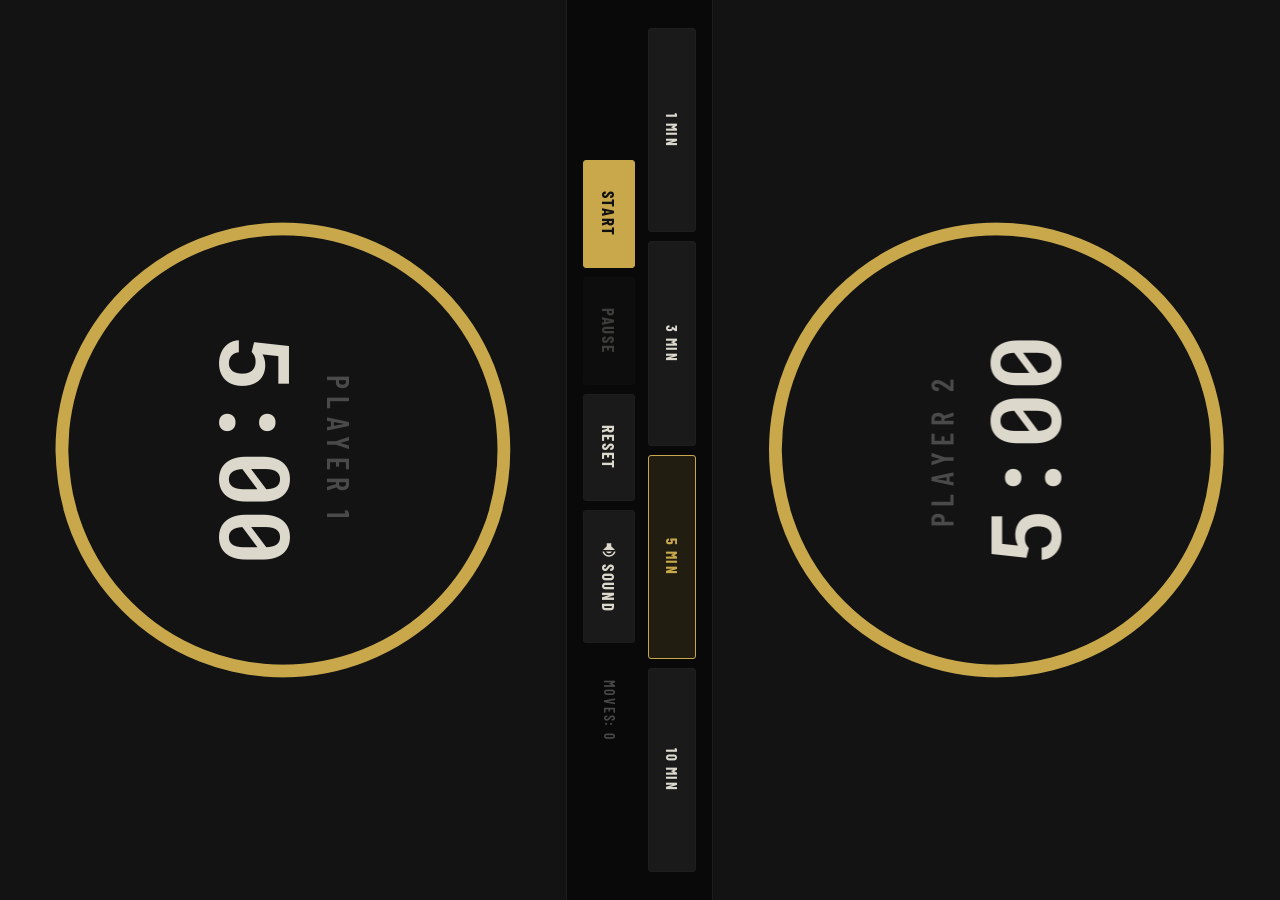
==== index.html @ 69694dfb "Rename chess-clock-0.6.html to index.html for static hosting Co-Authored-By: Claude Sonnet 4.6 <nore" ====
<!DOCTYPE html>
<html lang="en">
<head>
  <meta charset="UTF-8">
  <meta name="viewport" content="width=device-width, initial-scale=1.0, user-scalable=no">
  <meta name="apple-mobile-web-app-capable" content="yes">
  <meta name="apple-mobile-web-app-status-bar-style" content="black-translucent">
  <title>Chess Clock</title>
  <link href="https://fonts.googleapis.com/css2?family=Roboto+Mono:wght@600&family=Barlow+Condensed:wght@400;600;700&display=swap" rel="stylesheet">
  <style>
    *, *::before, *::after { box-sizing: border-box; margin: 0; padding: 0; }

    :root {
      --bg:            #0d0d0d;
      --panel-idle:    #131313;
      --panel-active:  #2a1a3d;
      --panel-critical:#1d0909;
      --panel-flagged: #1e0000;
      --text:          #ddd8cc;
      --text-dim:      #4a4a4a;
      --accent:        #c8a84b;
      --accent-glow:   rgba(200,168,75,0.12);
      --red:           #c0392b;
      --strip:         #090909;
      --border:        #1e1e1e;
      --btn:           #1a1a1a;
      --btn-hover:     #222;
      --ring-size:     200px; /* updated by JS at runtime */
    }

    html, body {
      height: 100%;
      overflow: hidden;
      background: var(--bg);
      color: var(--text);
    }

    body {
      font-family: 'Barlow Condensed', 'Arial Narrow', sans-serif;
      touch-action: none;
      user-select: none;
      -webkit-user-select: none;
      -webkit-tap-highlight-color: transparent;
    }

    #app {
      display: flex;
      flex-direction: column;
      width: 100vw;
      height: 100dvh;
      height: 100vh; /* fallback */
    }

    /* ── Orientation lock ─────────────────────────────────────
       Counter-rotate the app when device goes landscape so the
       layout always appears in portrait.                       */
    @media screen and (orientation: landscape) {
      #app {
        position: fixed;
        width: 100vh;
        height: 100vw;
        top: 50%;
        left: 50%;
        transform: translate(-50%, -50%) rotate(90deg);
      }
    }

    /* ── Clock panels ─────────────────────────────────────── */

    .panel {
      flex: 1 1 0;
      position: relative;
      display: flex;
      flex-direction: column;
      align-items: center;
      justify-content: center;
      background: var(--panel-idle);
      overflow: hidden;
      transition: background 0.3s ease;
      -webkit-tap-highlight-color: transparent;
    }

    /* Active border inset */
    .panel::after {
      content: '';
      position: absolute;
      inset: 0;
      border: 2px solid transparent;
      pointer-events: none;
      transition: border-color 0.2s ease;
      z-index: 3;
    }
    .panel.active::after  { border-color: var(--accent); }
    .panel.critical::after { border-color: var(--red); }

    .panel.active   { background: var(--panel-active); }
    .panel.critical { background: var(--panel-critical); }
    .panel.flagged  { background: var(--panel-flagged); }

    /* Player 2: rotated so they can read from the other side */
    #p2 { transform: rotate(180deg); }

    /* ── Arc ring ─────────────────────────────────────────── */

    /* Square container sized to --ring-size, centred in the panel */
    .clock-face {
      position: relative;
      width:  var(--ring-size);
      height: var(--ring-size);
      display: flex;
      align-items: center;
      justify-content: center;
      flex-shrink: 0;
    }

    .arc-wrap {
      position: absolute;
      inset: 0;
      transform: rotate(-90deg); /* start stroke at 12 o'clock */
      z-index: 1;
    }

    /* Player 2's arc must go counterclockwise in DOM coords
       so it appears clockwise from their rotated POV */
    #p2 .arc-wrap {
      transform: rotate(-90deg) scaleX(-1);
    }

    .arc-track {
      fill: none;
      stroke: #1e1e1e;
      stroke-width: 3;
    }

    .arc-fill {
      fill: none;
      stroke: var(--accent);
      stroke-width: 3;
      stroke-linecap: round;
      stroke-dasharray:    326.73; /* 2π × 52 */
      stroke-dashoffset:   0;
      transition: stroke 0.3s ease;
    }

    .panel.active   .arc-fill { stroke: #ff2d8f; }
    .panel.critical .arc-fill { stroke: var(--red); }
    .panel.flagged  .arc-fill { stroke: #3a0000; }

    /* ── Clock content (centred inside the ring) ─────────── */

    /* Constrain inner content to ~72% of ring-size to stay
       comfortably clear of the SVG stroke.
       align-items + justify-content centres both axes.        */
    .clock-inner {
      position: relative;
      z-index: 2;
      width:  calc(var(--ring-size) * 0.72);
      height: calc(var(--ring-size) * 0.72);
      display: flex;
      flex-direction: column;
      align-items: center;
      justify-content: center;
      text-align: center;
    }

    .clock-label {
      font-size: calc(var(--ring-size) * 0.06);
      font-weight: 600;
      letter-spacing: 0.22em;
      text-transform: uppercase;
      color: var(--text-dim);
      margin-bottom: calc(var(--ring-size) * 0.03);
    }

    /* Widest format is "9:59.9" (6 chars).
       Roboto Mono char width ≈ 0.6× font-size.
       6 × 0.6 × fs < ring-size × 0.72  →  fs < ring-size × 0.2
       Using 0.19 leaves a small safety margin.                   */
    .clock-time {
      font-family: 'Roboto Mono', 'Courier New', monospace;
      font-weight: 600;
      font-size: calc(var(--ring-size) * 0.19);
      line-height: 1;
      color: var(--text);
      transition: color 0.2s ease;
      white-space: nowrap;
    }

    .panel.critical .clock-time { color: #ff6b5b; }
    .panel.flagged  .clock-time { color: #ff3322; }

    /* ── Control strip ────────────────────────────────────── */

    #strip {
      flex-shrink: 0;
      background: var(--strip);
      border-top:    1px solid var(--border);
      border-bottom: 1px solid var(--border);
      padding: clamp(8px, 2vh, 14px) clamp(12px, 3vw, 22px);
      display: flex;
      flex-direction: column;
      gap: clamp(7px, 1.5vh, 11px);
    }

    .row {
      display: flex;
      align-items: center;
      justify-content: center;
      gap: clamp(5px, 1.2vw, 9px);
    }

    /* ── Buttons ──────────────────────────────────────────── */

    button {
      font-family: 'Barlow Condensed', 'Arial Narrow', sans-serif;
      font-weight: 700;
      letter-spacing: 0.1em;
      text-transform: uppercase;
      background: var(--btn);
      color: var(--text);
      border: 1px solid var(--border);
      border-radius: 3px;
      cursor: pointer;
      touch-action: manipulation;
      -webkit-tap-highlight-color: transparent;
      transition: background 0.12s, opacity 0.15s, transform 0.08s;
    }

    button:hover   { background: var(--btn-hover); }
    button:active  { transform: scale(0.94); }
    button:disabled { opacity: 0.25; pointer-events: none; }

    .btn-action {
      font-size: clamp(0.78rem, 2.1vw, 1rem);
      padding: clamp(8px, 1.8vh, 12px) clamp(14px, 3.5vw, 26px);
      min-height: clamp(36px, 7.5vw, 48px);
    }

    .btn-action.primary {
      background: var(--accent);
      color: #111;
      border-color: var(--accent);
    }
    .btn-action.primary:hover { background: #d4b454; }

    .btn-preset {
      flex: 1;
      font-size: clamp(0.68rem, 1.8vw, 0.9rem);
      padding: clamp(6px, 1.5vh, 10px) 4px;
      min-height: clamp(30px, 6.5vw, 44px);
    }

    .btn-preset.selected {
      background: var(--accent-glow);
      border-color: var(--accent);
      color: var(--accent);
    }

    .move-count {
      font-size: clamp(0.62rem, 1.7vw, 0.82rem);
      font-weight: 600;
      letter-spacing: 0.12em;
      text-transform: uppercase;
      color: var(--text-dim);
      min-width: 72px;
      text-align: right;
      white-space: nowrap;
    }

    .btn-sound {
      display: inline-flex;
      align-items: center;
      gap: 5px;
      padding-left: clamp(10px, 2.5vw, 18px);
      padding-right: clamp(10px, 2.5vw, 18px);
    }
    .btn-sound.muted { opacity: 0.45; }

    /* ── Tablet scaling ───────────────────────────────────── */

    @media (min-width: 768px) {
      .btn-action   { font-size: 1.05rem; padding: 13px 30px; min-height: 52px; }
      .btn-preset   { font-size: 0.95rem; padding: 12px 8px;  min-height: 48px; }
      .move-count   { font-size: 0.88rem; min-width: 88px; }
      #strip        { padding: 16px 28px; gap: 13px; }
    }
  </style>
</head>
<body>
<div id="app">

  <!-- Player 2 — top, rotated 180° toward them -->
  <div class="panel" id="p2">
    <div class="clock-face">
      <div class="arc-wrap">
        <svg viewBox="0 0 120 120" xmlns="http://www.w3.org/2000/svg">
          <circle class="arc-track" cx="60" cy="60" r="52"/>
          <circle class="arc-fill"  cx="60" cy="60" r="52" id="arc2"/>
        </svg>
      </div>
      <div class="clock-inner">
        <div class="clock-label">Player 2</div>
        <div class="clock-time" id="time2">5:00</div>
      </div>
    </div>
  </div>

  <!-- Control strip -->
  <div id="strip">
    <div class="row" id="presets">
      <button class="btn-preset"          data-min="1"  onclick="selectPreset(1)">1 min</button>
      <button class="btn-preset"          data-min="3"  onclick="selectPreset(3)">3 min</button>
      <button class="btn-preset selected" data-min="5"  onclick="selectPreset(5)">5 min</button>
      <button class="btn-preset"          data-min="10" onclick="selectPreset(10)">10 min</button>
    </div>
    <div class="row">
      <button class="btn-action primary" id="btn-start"  onclick="handleStart()">Start</button>
      <button class="btn-action"         id="btn-pause"  onclick="handlePause()" disabled>Pause</button>
      <button class="btn-action"         id="btn-reset"  onclick="handleReset()">Reset</button>
      <button class="btn-action btn-sound" id="btn-sound" onclick="handleSoundToggle()">
        <svg viewBox="0 0 24 24" width="18" height="18" fill="currentColor" aria-hidden="true">
          <path id="sound-path" d="M3 9v6h4l5 5V4L7 9H3zm13.5 3c0-1.77-1.02-3.29-2.5-4.03v8.05c1.48-.73 2.5-2.25 2.5-4.02zM14 3.23v2.06c2.89.86 5 3.54 5 6.71s-2.11 5.85-5 6.71v2.06c4.01-.91 7-4.49 7-8.77s-2.99-7.86-7-8.77z"/>
        </svg>
        <span id="sound-label">Sound</span>
      </button>
      <div class="move-count" id="moves">Moves: 0</div>
    </div>
  </div>

  <!-- Player 1 — bottom, right-side up -->
  <div class="panel" id="p1">
    <div class="clock-face">
      <div class="arc-wrap">
        <svg viewBox="0 0 120 120" xmlns="http://www.w3.org/2000/svg">
          <circle class="arc-track" cx="60" cy="60" r="52"/>
          <circle class="arc-fill"  cx="60" cy="60" r="52" id="arc1"/>
        </svg>
      </div>
      <div class="clock-inner">
        <div class="clock-label">Player 1</div>
        <div class="clock-time" id="time1">5:00</div>
      </div>
    </div>
  </div>

</div>
<script>
  // ── Constants ────────────────────────────────────────────
  const CIRC = 2 * Math.PI * 52; // SVG arc circumference ≈ 326.73

  // ── State ────────────────────────────────────────────────
  // States: READY | RUNNING | PAUSED | FLAGGED
  let gameState = 'READY';
  let activePlayer = 1;       // 1 or 2; player 1 (white) always starts
  let presetMs = 5 * 60000;   // current preset in milliseconds

  // Remaining time in ms for each player — source of truth when not running
  let remaining = { 1: presetMs, 2: presetMs };

  // Timestamp (performance.now()) when the active player's turn began
  let turnStart = null;
  // Remaining time for the active player at the moment their turn started
  let timeAtTurnStart = null;

  let moveCount = 0;
  let rafId = null;
  let wakeLock = null;

  // ── Audio (Web Audio API — no external files) ────────────
  let audioCtx = null;

  // ── Sound state ───────────────────────────────────────────
  let soundOn = true;

  const ICON_SOUND_ON  = 'M3 9v6h4l5 5V4L7 9H3zm13.5 3c0-1.77-1.02-3.29-2.5-4.03v8.05c1.48-.73 2.5-2.25 2.5-4.02zM14 3.23v2.06c2.89.86 5 3.54 5 6.71s-2.11 5.85-5 6.71v2.06c4.01-.91 7-4.49 7-8.77s-2.99-7.86-7-8.77z';
  const ICON_SOUND_OFF = 'M16.5 12c0-1.77-1.02-3.29-2.5-4.03v2.21l2.45 2.45c.03-.2.05-.41.05-.63zm2.5 0c0 .94-.2 1.82-.54 2.64l1.51 1.51C20.63 14.91 21 13.5 21 12c0-4.28-2.99-7.86-7-8.77v2.06c2.89.86 5 3.54 5 6.71zM4.27 3L3 4.27 7.73 9H3v6h4l5 5v-6.73l4.25 4.25c-.67.52-1.42.93-2.25 1.18v2.06c1.38-.31 2.63-.95 3.69-1.81L19.73 21 21 19.73l-9-9L4.27 3zM12 4L9.91 6.09 12 8.18V4z';

  function handleSoundToggle() {
    soundOn = !soundOn;
    document.getElementById('sound-path').setAttribute('d', soundOn ? ICON_SOUND_ON : ICON_SOUND_OFF);
    document.getElementById('sound-label').textContent = soundOn ? 'Sound' : 'Muted';
    document.getElementById('btn-sound').classList.toggle('muted', !soundOn);
  }

  function getAudioCtx() {
    if (!audioCtx) {
      audioCtx = new (window.AudioContext || window.webkitAudioContext)();
    }
    return audioCtx;
  }

  async function playTap() {
    if (!soundOn) return;
    try {
      const ctx = getAudioCtx();
      if (ctx.state === 'suspended') await ctx.resume();
      const osc  = ctx.createOscillator();
      const gain = ctx.createGain();
      osc.connect(gain);
      gain.connect(ctx.destination);
      osc.type = 'triangle';
      osc.frequency.setValueAtTime(260, ctx.currentTime);
      osc.frequency.exponentialRampToValueAtTime(80, ctx.currentTime + 0.07);
      gain.gain.setValueAtTime(0.3, ctx.currentTime);
      gain.gain.exponentialRampToValueAtTime(0.001, ctx.currentTime + 0.1);
      osc.start(ctx.currentTime);
      osc.stop(ctx.currentTime + 0.1);
    } catch (e) {}
  }

  async function playAlarm() {
    if (!soundOn) return;
    try {
      const ctx = getAudioCtx();
      if (ctx.state === 'suspended') await ctx.resume();
      [0, 0.28, 0.56].forEach(t => {
        const osc = ctx.createOscillator();
        const gain = ctx.createGain();
        osc.connect(gain);
        gain.connect(ctx.destination);
        osc.type = 'square';
        osc.frequency.setValueAtTime(440, ctx.currentTime + t);
        osc.frequency.setValueAtTime(330, ctx.currentTime + t + 0.1);
        gain.gain.setValueAtTime(0.18, ctx.currentTime + t);
        gain.gain.exponentialRampToValueAtTime(0.001, ctx.currentTime + t + 0.24);
        osc.start(ctx.currentTime + t);
        osc.stop(ctx.currentTime + t + 0.24);
      });
    } catch (e) {}
  }

  // ── Haptic ───────────────────────────────────────────────
  function vibrate() {
    try {
      if ('vibrate' in navigator) navigator.vibrate(30);
    } catch (e) {}
  }

  // ── Wake Lock ────────────────────────────────────────────
  async function grabWakeLock() {
    try {
      if ('wakeLock' in navigator) {
        wakeLock = await navigator.wakeLock.request('screen');
      }
    } catch (e) {}
  }

  function dropWakeLock() {
    try {
      if (wakeLock) { wakeLock.release(); wakeLock = null; }
    } catch (e) {}
  }

  // Re-acquire wake lock if game is still running after tab becomes visible
  document.addEventListener('visibilitychange', () => {
    if (document.visibilityState === 'visible' && gameState === 'RUNNING') {
      grabWakeLock();
    }
  });

  // ── Time formatting ──────────────────────────────────────
  function formatTime(ms) {
    if (ms <= 0) return '0.0';
    if (ms >= 60000) {
      const m = Math.floor(ms / 60000);
      const s = Math.floor((ms % 60000) / 1000);
      return `${m}:${String(s).padStart(2, '0')}`;
    }
    // Under a minute: show tenths
    const s = Math.floor(ms / 1000);
    const d = Math.floor((ms % 1000) / 100);
    return `${s}.${d}`;
  }

  // ── Arc update ───────────────────────────────────────────
  // fraction 0–1: how much of the circle to show
  function setArc(arcEl, fraction) {
    const clamped = Math.max(0, Math.min(1, fraction));
    arcEl.style.strokeDashoffset = CIRC * (1 - clamped);
  }

  // ── Live time computation ────────────────────────────────
  // Returns { 1: ms, 2: ms } with the active player's time computed live
  function getLive() {
    const live = { ...remaining };
    if (gameState === 'RUNNING' && turnStart !== null) {
      const elapsed = performance.now() - turnStart;
      live[activePlayer] = Math.max(0, timeAtTurnStart - elapsed);
    }
    return live;
  }

  // ── Render loop ──────────────────────────────────────────
  function render() {
    const live = getLive();

    // Update time displays
    document.getElementById('time1').textContent = formatTime(live[1]);
    document.getElementById('time2').textContent = formatTime(live[2]);
    document.getElementById('moves').textContent = `Moves: ${moveCount}`;

    // Update arcs — fraction relative to original starting time
    setArc(document.getElementById('arc1'), live[1] / presetMs);
    setArc(document.getElementById('arc2'), live[2] / presetMs);

    // Update panel visual states
    [1, 2].forEach(p => {
      const el = document.getElementById(`p${p}`);
      el.classList.remove('active', 'critical', 'flagged');

      if (gameState === 'FLAGGED' && live[p] <= 0) {
        el.classList.add('flagged');
      } else if (gameState === 'RUNNING' && activePlayer === p) {
        el.classList.add('active');
        if (live[p] < 10000) el.classList.add('critical');
      }
    });

    // Check for flag fall during RUNNING
    if (gameState === 'RUNNING' && live[activePlayer] <= 0) {
      doFlagFall();
      return;
    }

    // Continue loop only while running
    if (gameState === 'RUNNING') {
      rafId = requestAnimationFrame(render);
    }
  }

  // ── Flag fall ─────────────────────────────────────────────
  function doFlagFall() {
    remaining[activePlayer] = 0;
    gameState = 'FLAGGED';
    cancelAnimationFrame(rafId);
    dropWakeLock();
    playAlarm();
    updateButtons();
    render();
  }

  // ── Clock tap ────────────────────────────────────────────
  function handleTap(player) {
    if (gameState !== 'RUNNING') return;
    if (player !== activePlayer) return;

    // Snapshot active player's remaining time
    remaining[activePlayer] = Math.max(0, timeAtTurnStart - (performance.now() - turnStart));

    // Hand off to the other player
    activePlayer = activePlayer === 1 ? 2 : 1;
    turnStart = performance.now();
    timeAtTurnStart = remaining[activePlayer];
    moveCount++;

    playTap();
    vibrate();
  }

  // Touch handlers for clock panels (touchstart for minimal latency)
  ['p1', 'p2'].forEach(id => {
    const el = document.getElementById(id);
    const player = id === 'p1' ? 1 : 2;

    el.addEventListener('touchstart', e => {
      e.preventDefault(); // prevents 300ms delay & scroll
      handleTap(player);
    }, { passive: false });

    // Fallback for mouse/desktop
    el.addEventListener('click', () => handleTap(player));
  });

  // ── Control handlers ──────────────────────────────────────
  function handleStart() {
    if (gameState === 'READY') {
      gameState = 'RUNNING';
      activePlayer = 1; // Player 1 (White) always starts
      turnStart = performance.now();
      timeAtTurnStart = remaining[1];
      grabWakeLock();
      updateButtons();
      rafId = requestAnimationFrame(render);
    } else if (gameState === 'PAUSED') {
      gameState = 'RUNNING';
      turnStart = performance.now();
      timeAtTurnStart = remaining[activePlayer];
      grabWakeLock();
      updateButtons();
      rafId = requestAnimationFrame(render);
    }
  }

  function handlePause() {
    if (gameState !== 'RUNNING') return;
    // Snapshot remaining time before stopping
    remaining[activePlayer] = Math.max(0, timeAtTurnStart - (performance.now() - turnStart));
    cancelAnimationFrame(rafId);
    gameState = 'PAUSED';
    dropWakeLock();
    updateButtons();
    render();
  }

  function handleReset() {
    cancelAnimationFrame(rafId);
    gameState = 'READY';
    activePlayer = 1;
    remaining = { 1: presetMs, 2: presetMs };
    turnStart = null;
    timeAtTurnStart = null;
    moveCount = 0;
    dropWakeLock();
    updateButtons();
    render();
  }

  function selectPreset(minutes) {
    presetMs = minutes * 60000;
    document.querySelectorAll('.btn-preset').forEach(btn => {
      btn.classList.toggle('selected', parseInt(btn.dataset.min) === minutes);
    });
    handleReset();
  }

  // ── Button state ──────────────────────────────────────────
  function updateButtons() {
    const btnStart = document.getElementById('btn-start');
    const btnPause = document.getElementById('btn-pause');

    btnStart.classList.remove('primary');
    btnStart.disabled = false;
    btnPause.disabled = true;

    if (gameState === 'READY') {
      btnStart.textContent = 'Start';
      btnStart.classList.add('primary');
    } else if (gameState === 'RUNNING') {
      btnStart.textContent = 'Start';
      btnStart.disabled = true;
      btnPause.disabled = false;
    } else if (gameState === 'PAUSED') {
      btnStart.textContent = 'Resume';
      btnStart.classList.add('primary');
    } else if (gameState === 'FLAGGED') {
      btnStart.textContent = 'Start';
      btnStart.disabled = true;
    }
  }

  // ── Ring sizing ───────────────────────────────────────────
  // Measures actual panel height at runtime so the ring fills
  // the panel with a comfortable 5% margin on each side.
  function updateRingSize() {
    const panel = document.getElementById('p1');
    const size  = Math.floor(Math.min(panel.offsetHeight, panel.offsetWidth) * 0.90);
    document.documentElement.style.setProperty('--ring-size', size + 'px');
  }

  window.addEventListener('resize', updateRingSize);
  window.addEventListener('orientationchange', () => setTimeout(updateRingSize, 350));

  // ── Init ──────────────────────────────────────────────────
  updateRingSize();
  handleReset();
</script>
</body>
</html>
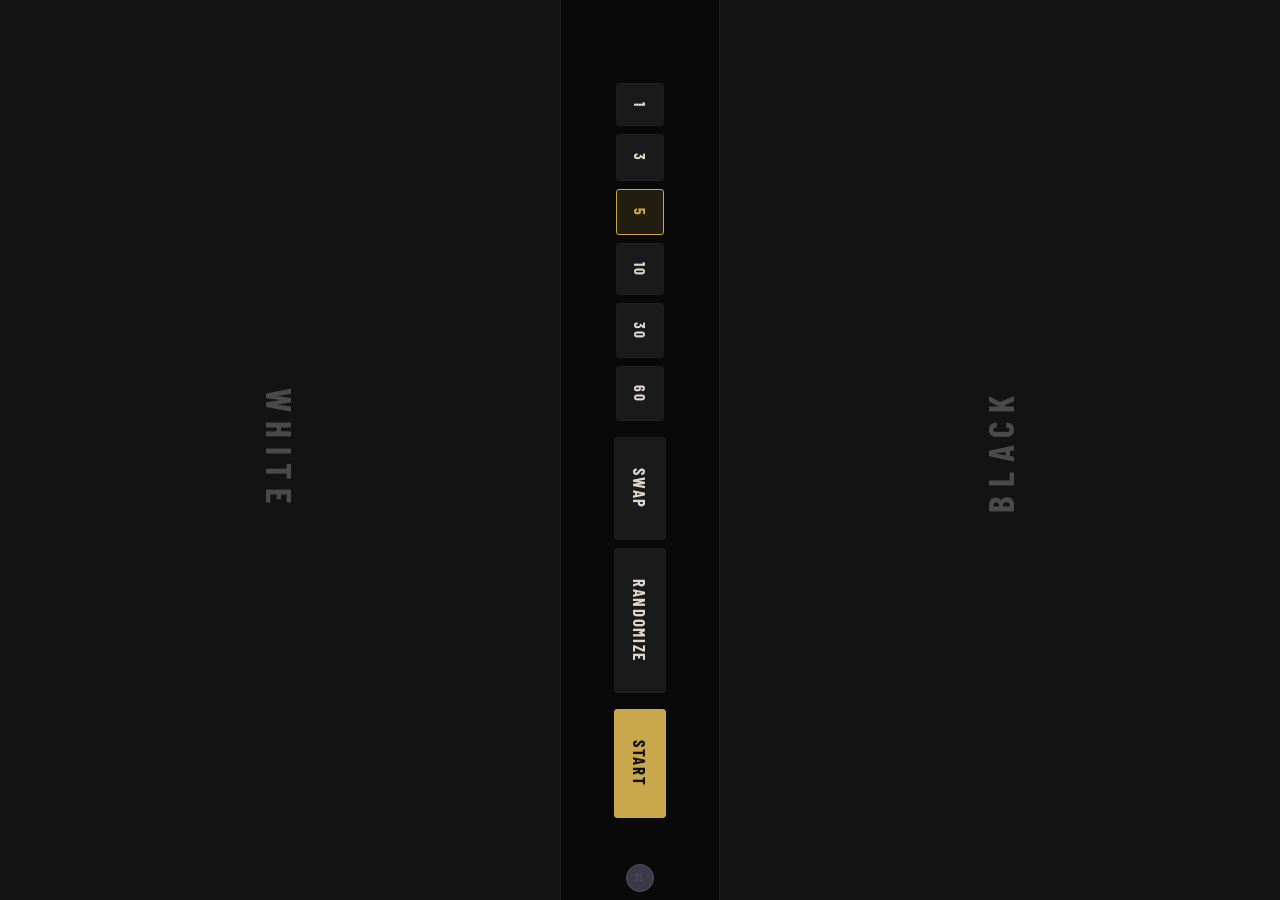
==== commit 65921867: "Add start screen and redesign clock view controls - New START_SCREEN state as initial entry point; g" ====
--- a/index.html
+++ b/index.html
@@ -7,662 +7,115 @@
   <meta name="apple-mobile-web-app-status-bar-style" content="black-translucent">
   <title>Chess Clock</title>
   <link href="https://fonts.googleapis.com/css2?family=Roboto+Mono:wght@600&family=Barlow+Condensed:wght@400;600;700&display=swap" rel="stylesheet">
-  <style>
-    *, *::before, *::after { box-sizing: border-box; margin: 0; padding: 0; }
-
-    :root {
-      --bg:            #0d0d0d;
-      --panel-idle:    #131313;
-      --panel-active:  #2a1a3d;
-      --panel-critical:#1d0909;
-      --panel-flagged: #1e0000;
-      --text:          #ddd8cc;
-      --text-dim:      #4a4a4a;
-      --accent:        #c8a84b;
-      --accent-glow:   rgba(200,168,75,0.12);
-      --red:           #c0392b;
-      --strip:         #090909;
-      --border:        #1e1e1e;
-      --btn:           #1a1a1a;
-      --btn-hover:     #222;
-      --ring-size:     200px; /* updated by JS at runtime */
-    }
-
-    html, body {
-      height: 100%;
-      overflow: hidden;
-      background: var(--bg);
-      color: var(--text);
-    }
-
-    body {
-      font-family: 'Barlow Condensed', 'Arial Narrow', sans-serif;
-      touch-action: none;
-      user-select: none;
-      -webkit-user-select: none;
-      -webkit-tap-highlight-color: transparent;
-    }
-
-    #app {
-      display: flex;
-      flex-direction: column;
-      width: 100vw;
-      height: 100dvh;
-      height: 100vh; /* fallback */
-    }
-
-    /* ── Orientation lock ─────────────────────────────────────
-       Counter-rotate the app when device goes landscape so the
-       layout always appears in portrait.                       */
-    @media screen and (orientation: landscape) {
-      #app {
-        position: fixed;
-        width: 100vh;
-        height: 100vw;
-        top: 50%;
-        left: 50%;
-        transform: translate(-50%, -50%) rotate(90deg);
-      }
-    }
-
-    /* ── Clock panels ─────────────────────────────────────── */
-
-    .panel {
-      flex: 1 1 0;
-      position: relative;
-      display: flex;
-      flex-direction: column;
-      align-items: center;
-      justify-content: center;
-      background: var(--panel-idle);
-      overflow: hidden;
-      transition: background 0.3s ease;
-      -webkit-tap-highlight-color: transparent;
-    }
-
-    /* Active border inset */
-    .panel::after {
-      content: '';
-      position: absolute;
-      inset: 0;
-      border: 2px solid transparent;
-      pointer-events: none;
-      transition: border-color 0.2s ease;
-      z-index: 3;
-    }
-    .panel.active::after  { border-color: var(--accent); }
-    .panel.critical::after { border-color: var(--red); }
-
-    .panel.active   { background: var(--panel-active); }
-    .panel.critical { background: var(--panel-critical); }
-    .panel.flagged  { background: var(--panel-flagged); }
-
-    /* Player 2: rotated so they can read from the other side */
-    #p2 { transform: rotate(180deg); }
-
-    /* ── Arc ring ─────────────────────────────────────────── */
-
-    /* Square container sized to --ring-size, centred in the panel */
-    .clock-face {
-      position: relative;
-      width:  var(--ring-size);
-      height: var(--ring-size);
-      display: flex;
-      align-items: center;
-      justify-content: center;
-      flex-shrink: 0;
-    }
-
-    .arc-wrap {
-      position: absolute;
-      inset: 0;
-      transform: rotate(-90deg); /* start stroke at 12 o'clock */
-      z-index: 1;
-    }
-
-    /* Player 2's arc must go counterclockwise in DOM coords
-       so it appears clockwise from their rotated POV */
-    #p2 .arc-wrap {
-      transform: rotate(-90deg) scaleX(-1);
-    }
-
-    .arc-track {
-      fill: none;
-      stroke: #1e1e1e;
-      stroke-width: 3;
-    }
-
-    .arc-fill {
-      fill: none;
-      stroke: var(--accent);
-      stroke-width: 3;
-      stroke-linecap: round;
-      stroke-dasharray:    326.73; /* 2π × 52 */
-      stroke-dashoffset:   0;
-      transition: stroke 0.3s ease;
-    }
-
-    .panel.active   .arc-fill { stroke: #ff2d8f; }
-    .panel.critical .arc-fill { stroke: var(--red); }
-    .panel.flagged  .arc-fill { stroke: #3a0000; }
-
-    /* ── Clock content (centred inside the ring) ─────────── */
-
-    /* Constrain inner content to ~72% of ring-size to stay
-       comfortably clear of the SVG stroke.
-       align-items + justify-content centres both axes.        */
-    .clock-inner {
-      position: relative;
-      z-index: 2;
-      width:  calc(var(--ring-size) * 0.72);
-      height: calc(var(--ring-size) * 0.72);
-      display: flex;
-      flex-direction: column;
-      align-items: center;
-      justify-content: center;
-      text-align: center;
-    }
-
-    .clock-label {
-      font-size: calc(var(--ring-size) * 0.06);
-      font-weight: 600;
-      letter-spacing: 0.22em;
-      text-transform: uppercase;
-      color: var(--text-dim);
-      margin-bottom: calc(var(--ring-size) * 0.03);
-    }
-
-    /* Widest format is "9:59.9" (6 chars).
-       Roboto Mono char width ≈ 0.6× font-size.
-       6 × 0.6 × fs < ring-size × 0.72  →  fs < ring-size × 0.2
-       Using 0.19 leaves a small safety margin.                   */
-    .clock-time {
-      font-family: 'Roboto Mono', 'Courier New', monospace;
-      font-weight: 600;
-      font-size: calc(var(--ring-size) * 0.19);
-      line-height: 1;
-      color: var(--text);
-      transition: color 0.2s ease;
-      white-space: nowrap;
-    }
-
-    .panel.critical .clock-time { color: #ff6b5b; }
-    .panel.flagged  .clock-time { color: #ff3322; }
-
-    /* ── Control strip ────────────────────────────────────── */
-
-    #strip {
-      flex-shrink: 0;
-      background: var(--strip);
-      border-top:    1px solid var(--border);
-      border-bottom: 1px solid var(--border);
-      padding: clamp(8px, 2vh, 14px) clamp(12px, 3vw, 22px);
-      display: flex;
-      flex-direction: column;
-      gap: clamp(7px, 1.5vh, 11px);
-    }
-
-    .row {
-      display: flex;
-      align-items: center;
-      justify-content: center;
-      gap: clamp(5px, 1.2vw, 9px);
-    }
-
-    /* ── Buttons ──────────────────────────────────────────── */
-
-    button {
-      font-family: 'Barlow Condensed', 'Arial Narrow', sans-serif;
-      font-weight: 700;
-      letter-spacing: 0.1em;
-      text-transform: uppercase;
-      background: var(--btn);
-      color: var(--text);
-      border: 1px solid var(--border);
-      border-radius: 3px;
-      cursor: pointer;
-      touch-action: manipulation;
-      -webkit-tap-highlight-color: transparent;
-      transition: background 0.12s, opacity 0.15s, transform 0.08s;
-    }
-
-    button:hover   { background: var(--btn-hover); }
-    button:active  { transform: scale(0.94); }
-    button:disabled { opacity: 0.25; pointer-events: none; }
-
-    .btn-action {
-      font-size: clamp(0.78rem, 2.1vw, 1rem);
-      padding: clamp(8px, 1.8vh, 12px) clamp(14px, 3.5vw, 26px);
-      min-height: clamp(36px, 7.5vw, 48px);
-    }
-
-    .btn-action.primary {
-      background: var(--accent);
-      color: #111;
-      border-color: var(--accent);
-    }
-    .btn-action.primary:hover { background: #d4b454; }
-
-    .btn-preset {
-      flex: 1;
-      font-size: clamp(0.68rem, 1.8vw, 0.9rem);
-      padding: clamp(6px, 1.5vh, 10px) 4px;
-      min-height: clamp(30px, 6.5vw, 44px);
-    }
-
-    .btn-preset.selected {
-      background: var(--accent-glow);
-      border-color: var(--accent);
-      color: var(--accent);
-    }
-
-    .move-count {
-      font-size: clamp(0.62rem, 1.7vw, 0.82rem);
-      font-weight: 600;
-      letter-spacing: 0.12em;
-      text-transform: uppercase;
-      color: var(--text-dim);
-      min-width: 72px;
-      text-align: right;
-      white-space: nowrap;
-    }
-
-    .btn-sound {
-      display: inline-flex;
-      align-items: center;
-      gap: 5px;
-      padding-left: clamp(10px, 2.5vw, 18px);
-      padding-right: clamp(10px, 2.5vw, 18px);
-    }
-    .btn-sound.muted { opacity: 0.45; }
-
-    /* ── Tablet scaling ───────────────────────────────────── */
-
-    @media (min-width: 768px) {
-      .btn-action   { font-size: 1.05rem; padding: 13px 30px; min-height: 52px; }
-      .btn-preset   { font-size: 0.95rem; padding: 12px 8px;  min-height: 48px; }
-      .move-count   { font-size: 0.88rem; min-width: 88px; }
-      #strip        { padding: 16px 28px; gap: 13px; }
-    }
-  </style>
+  <link rel="stylesheet" href="style.css">
 </head>
 <body>
 <div id="app">
 
-  <!-- Player 2 — top, rotated 180° toward them -->
-  <div class="panel" id="p2">
-    <div class="clock-face">
-      <div class="arc-wrap">
-        <svg viewBox="0 0 120 120" xmlns="http://www.w3.org/2000/svg">
-          <circle class="arc-track" cx="60" cy="60" r="52"/>
-          <circle class="arc-fill"  cx="60" cy="60" r="52" id="arc2"/>
-        </svg>
+  <!-- ── Start Screen ──────────────────────────────────── -->
+  <div id="start-screen">
+
+    <!-- Top zone: Black's area, rotated 180° -->
+    <div class="start-zone" id="start-zone-top">
+      <span class="color-label" id="top-color-label">Black</span>
+    </div>
+
+    <!-- Middle zone: controls, rotated to face board edge -->
+    <div id="start-middle">
+      <div id="start-controls" class="board-side-target">
+        <div id="preset-picker">
+          <button class="btn-preset" data-preset="1+0"  onclick="handlePresetSelect('1+0')">1</button>
+          <button class="btn-preset" data-preset="3+0"  onclick="handlePresetSelect('3+0')">3</button>
+          <button class="btn-preset" data-preset="5+0"  onclick="handlePresetSelect('5+0')">5</button>
+          <button class="btn-preset" data-preset="10+0" onclick="handlePresetSelect('10+0')">10</button>
+          <button class="btn-preset" data-preset="30+0" onclick="handlePresetSelect('30+0')">30</button>
+          <button class="btn-preset" data-preset="60+0" onclick="handlePresetSelect('60+0')">60</button>
+        </div>
+        <div id="color-assignment">
+          <button class="btn-action" id="btn-swap"      onclick="handleSwap()">Swap</button>
+          <button class="btn-action" id="btn-randomize" onclick="handleRandomize()">Randomize</button>
+        </div>
+        <button class="btn-action primary" id="btn-start-game" onclick="handleStartGame()">Start</button>
       </div>
-      <div class="clock-inner">
-        <div class="clock-label">Player 2</div>
-        <div class="clock-time" id="time2">5:00</div>
+      <button class="btn-board-side" id="btn-board-side-start" onclick="handleBoardSideToggle()">⇄</button>
+    </div>
+
+    <!-- Bottom zone: White's area -->
+    <div class="start-zone" id="start-zone-bottom">
+      <span class="color-label" id="bottom-color-label">White</span>
+    </div>
+
+  </div><!-- /start-screen -->
+
+  <!-- ── Clock View ─────────────────────────────────────── -->
+  <div id="clock-view" style="display:none">
+
+    <!-- Black's panel — top, rotated 180° toward them -->
+    <div class="panel" id="p2">
+      <div class="clock-face">
+        <div class="arc-wrap">
+          <svg viewBox="0 0 120 120" xmlns="http://www.w3.org/2000/svg">
+            <circle class="arc-track" cx="60" cy="60" r="52"/>
+            <circle class="arc-fill"  cx="60" cy="60" r="52" id="arc2"/>
+          </svg>
+        </div>
+        <div class="clock-inner">
+          <div class="clock-label">Black</div>
+          <div class="clock-time" id="time2">5:00</div>
+        </div>
       </div>
     </div>
-  </div>
 
-  <!-- Control strip -->
-  <div id="strip">
-    <div class="row" id="presets">
-      <button class="btn-preset"          data-min="1"  onclick="selectPreset(1)">1 min</button>
-      <button class="btn-preset"          data-min="3"  onclick="selectPreset(3)">3 min</button>
-      <button class="btn-preset selected" data-min="5"  onclick="selectPreset(5)">5 min</button>
-      <button class="btn-preset"          data-min="10" onclick="selectPreset(10)">10 min</button>
-    </div>
-    <div class="row">
-      <button class="btn-action primary" id="btn-start"  onclick="handleStart()">Start</button>
-      <button class="btn-action"         id="btn-pause"  onclick="handlePause()" disabled>Pause</button>
-      <button class="btn-action"         id="btn-reset"  onclick="handleReset()">Reset</button>
-      <button class="btn-action btn-sound" id="btn-sound" onclick="handleSoundToggle()">
-        <svg viewBox="0 0 24 24" width="18" height="18" fill="currentColor" aria-hidden="true">
-          <path id="sound-path" d="M3 9v6h4l5 5V4L7 9H3zm13.5 3c0-1.77-1.02-3.29-2.5-4.03v8.05c1.48-.73 2.5-2.25 2.5-4.02zM14 3.23v2.06c2.89.86 5 3.54 5 6.71s-2.11 5.85-5 6.71v2.06c4.01-.91 7-4.49 7-8.77s-2.99-7.86-7-8.77z"/>
-        </svg>
-        <span id="sound-label">Sound</span>
-      </button>
-      <div class="move-count" id="moves">Moves: 0</div>
-    </div>
-  </div>
-
-  <!-- Player 1 — bottom, right-side up -->
-  <div class="panel" id="p1">
-    <div class="clock-face">
-      <div class="arc-wrap">
-        <svg viewBox="0 0 120 120" xmlns="http://www.w3.org/2000/svg">
-          <circle class="arc-track" cx="60" cy="60" r="52"/>
-          <circle class="arc-fill"  cx="60" cy="60" r="52" id="arc1"/>
-        </svg>
-      </div>
-      <div class="clock-inner">
-        <div class="clock-label">Player 1</div>
-        <div class="clock-time" id="time1">5:00</div>
+    <!-- Control strip — zero-height seam; pill floats above/below -->
+    <div id="strip">
+      <button class="btn-board-side" id="btn-board-side-clock" onclick="handleBoardSideToggle()">⇄</button>
+      <div id="control-pill-wrap" class="board-side-target">
+        <div id="control-pill">
+          <!-- Pause / Resume -->
+          <button class="ctrl-btn" id="btn-pause" onclick="handlePause()">
+            <svg class="ctrl-icon" viewBox="0 0 24 24" fill="currentColor">
+              <path d="M6 19h4V5H6v14zm8-14v14h4V5h-4z"/>
+            </svg>
+            <span class="btn-label" id="pause-label">Pause</span>
+          </button>
+          <!-- Sound -->
+          <button class="ctrl-btn" id="btn-sound" onclick="handleSoundToggle()">
+            <svg class="ctrl-icon" viewBox="0 0 24 24" fill="currentColor">
+              <path class="sound-icon-path" d="M3 9v6h4l5 5V4L7 9H3zm13.5 3c0-1.77-1.02-3.29-2.5-4.03v8.05c1.48-.73 2.5-2.25 2.5-4.02zM14 3.23v2.06c2.89.86 5 3.54 5 6.71s-2.11 5.85-5 6.71v2.06c4.01-.91 7-4.49 7-8.77s-2.99-7.86-7-8.77z"/>
+            </svg>
+            <span class="btn-label">Sound</span>
+          </button>
+          <!-- End Game -->
+          <button class="ctrl-btn" id="btn-end-game" onclick="handleEndGame()">
+            <svg class="ctrl-icon" viewBox="0 0 24 24" fill="currentColor">
+              <path d="M12 2C6.47 2 2 6.47 2 12s4.47 10 10 10 10-4.47 10-10S17.53 2 12 2zm5 13.59L15.59 17 12 13.41 8.41 17 7 15.59 10.59 12 7 8.41 8.41 7 12 10.59 15.59 7 17 8.41 13.41 12 17 15.59z"/>
+            </svg>
+            <span class="btn-label">End Game</span>
+          </button>
+        </div>
       </div>
     </div>
-  </div>
 
-</div>
-<script>
-  // ── Constants ────────────────────────────────────────────
-  const CIRC = 2 * Math.PI * 52; // SVG arc circumference ≈ 326.73
+    <!-- White's panel — bottom, right-side up -->
+    <div class="panel" id="p1">
+      <div class="clock-face">
+        <div class="arc-wrap">
+          <svg viewBox="0 0 120 120" xmlns="http://www.w3.org/2000/svg">
+            <circle class="arc-track" cx="60" cy="60" r="52"/>
+            <circle class="arc-fill"  cx="60" cy="60" r="52" id="arc1"/>
+          </svg>
+        </div>
+        <div class="clock-inner">
+          <div class="clock-label">White</div>
+          <div class="clock-time" id="time1">5:00</div>
+          <div class="tap-prompt" id="tap-prompt" style="display:none">Tap to begin</div>
+        </div>
+      </div>
+    </div>
 
-  // ── State ────────────────────────────────────────────────
-  // States: READY | RUNNING | PAUSED | FLAGGED
-  let gameState = 'READY';
-  let activePlayer = 1;       // 1 or 2; player 1 (white) always starts
-  let presetMs = 5 * 60000;   // current preset in milliseconds
+  </div><!-- /clock-view -->
 
-  // Remaining time in ms for each player — source of truth when not running
-  let remaining = { 1: presetMs, 2: presetMs };
-
-  // Timestamp (performance.now()) when the active player's turn began
-  let turnStart = null;
-  // Remaining time for the active player at the moment their turn started
-  let timeAtTurnStart = null;
-
-  let moveCount = 0;
-  let rafId = null;
-  let wakeLock = null;
-
-  // ── Audio (Web Audio API — no external files) ────────────
-  let audioCtx = null;
-
-  // ── Sound state ───────────────────────────────────────────
-  let soundOn = true;
-
-  const ICON_SOUND_ON  = 'M3 9v6h4l5 5V4L7 9H3zm13.5 3c0-1.77-1.02-3.29-2.5-4.03v8.05c1.48-.73 2.5-2.25 2.5-4.02zM14 3.23v2.06c2.89.86 5 3.54 5 6.71s-2.11 5.85-5 6.71v2.06c4.01-.91 7-4.49 7-8.77s-2.99-7.86-7-8.77z';
-  const ICON_SOUND_OFF = 'M16.5 12c0-1.77-1.02-3.29-2.5-4.03v2.21l2.45 2.45c.03-.2.05-.41.05-.63zm2.5 0c0 .94-.2 1.82-.54 2.64l1.51 1.51C20.63 14.91 21 13.5 21 12c0-4.28-2.99-7.86-7-8.77v2.06c2.89.86 5 3.54 5 6.71zM4.27 3L3 4.27 7.73 9H3v6h4l5 5v-6.73l4.25 4.25c-.67.52-1.42.93-2.25 1.18v2.06c1.38-.31 2.63-.95 3.69-1.81L19.73 21 21 19.73l-9-9L4.27 3zM12 4L9.91 6.09 12 8.18V4z';
-
-  function handleSoundToggle() {
-    soundOn = !soundOn;
-    document.getElementById('sound-path').setAttribute('d', soundOn ? ICON_SOUND_ON : ICON_SOUND_OFF);
-    document.getElementById('sound-label').textContent = soundOn ? 'Sound' : 'Muted';
-    document.getElementById('btn-sound').classList.toggle('muted', !soundOn);
-  }
-
-  function getAudioCtx() {
-    if (!audioCtx) {
-      audioCtx = new (window.AudioContext || window.webkitAudioContext)();
-    }
-    return audioCtx;
-  }
-
-  async function playTap() {
-    if (!soundOn) return;
-    try {
-      const ctx = getAudioCtx();
-      if (ctx.state === 'suspended') await ctx.resume();
-      const osc  = ctx.createOscillator();
-      const gain = ctx.createGain();
-      osc.connect(gain);
-      gain.connect(ctx.destination);
-      osc.type = 'triangle';
-      osc.frequency.setValueAtTime(260, ctx.currentTime);
-      osc.frequency.exponentialRampToValueAtTime(80, ctx.currentTime + 0.07);
-      gain.gain.setValueAtTime(0.3, ctx.currentTime);
-      gain.gain.exponentialRampToValueAtTime(0.001, ctx.currentTime + 0.1);
-      osc.start(ctx.currentTime);
-      osc.stop(ctx.currentTime + 0.1);
-    } catch (e) {}
-  }
-
-  async function playAlarm() {
-    if (!soundOn) return;
-    try {
-      const ctx = getAudioCtx();
-      if (ctx.state === 'suspended') await ctx.resume();
-      [0, 0.28, 0.56].forEach(t => {
-        const osc = ctx.createOscillator();
-        const gain = ctx.createGain();
-        osc.connect(gain);
-        gain.connect(ctx.destination);
-        osc.type = 'square';
-        osc.frequency.setValueAtTime(440, ctx.currentTime + t);
-        osc.frequency.setValueAtTime(330, ctx.currentTime + t + 0.1);
-        gain.gain.setValueAtTime(0.18, ctx.currentTime + t);
-        gain.gain.exponentialRampToValueAtTime(0.001, ctx.currentTime + t + 0.24);
-        osc.start(ctx.currentTime + t);
-        osc.stop(ctx.currentTime + t + 0.24);
-      });
-    } catch (e) {}
-  }
-
-  // ── Haptic ───────────────────────────────────────────────
-  function vibrate() {
-    try {
-      if ('vibrate' in navigator) navigator.vibrate(30);
-    } catch (e) {}
-  }
-
-  // ── Wake Lock ────────────────────────────────────────────
-  async function grabWakeLock() {
-    try {
-      if ('wakeLock' in navigator) {
-        wakeLock = await navigator.wakeLock.request('screen');
-      }
-    } catch (e) {}
-  }
-
-  function dropWakeLock() {
-    try {
-      if (wakeLock) { wakeLock.release(); wakeLock = null; }
-    } catch (e) {}
-  }
-
-  // Re-acquire wake lock if game is still running after tab becomes visible
-  document.addEventListener('visibilitychange', () => {
-    if (document.visibilityState === 'visible' && gameState === 'RUNNING') {
-      grabWakeLock();
-    }
-  });
-
-  // ── Time formatting ──────────────────────────────────────
-  function formatTime(ms) {
-    if (ms <= 0) return '0.0';
-    if (ms >= 60000) {
-      const m = Math.floor(ms / 60000);
-      const s = Math.floor((ms % 60000) / 1000);
-      return `${m}:${String(s).padStart(2, '0')}`;
-    }
-    // Under a minute: show tenths
-    const s = Math.floor(ms / 1000);
-    const d = Math.floor((ms % 1000) / 100);
-    return `${s}.${d}`;
-  }
-
-  // ── Arc update ───────────────────────────────────────────
-  // fraction 0–1: how much of the circle to show
-  function setArc(arcEl, fraction) {
-    const clamped = Math.max(0, Math.min(1, fraction));
-    arcEl.style.strokeDashoffset = CIRC * (1 - clamped);
-  }
-
-  // ── Live time computation ────────────────────────────────
-  // Returns { 1: ms, 2: ms } with the active player's time computed live
-  function getLive() {
-    const live = { ...remaining };
-    if (gameState === 'RUNNING' && turnStart !== null) {
-      const elapsed = performance.now() - turnStart;
-      live[activePlayer] = Math.max(0, timeAtTurnStart - elapsed);
-    }
-    return live;
-  }
-
-  // ── Render loop ──────────────────────────────────────────
-  function render() {
-    const live = getLive();
-
-    // Update time displays
-    document.getElementById('time1').textContent = formatTime(live[1]);
-    document.getElementById('time2').textContent = formatTime(live[2]);
-    document.getElementById('moves').textContent = `Moves: ${moveCount}`;
-
-    // Update arcs — fraction relative to original starting time
-    setArc(document.getElementById('arc1'), live[1] / presetMs);
-    setArc(document.getElementById('arc2'), live[2] / presetMs);
-
-    // Update panel visual states
-    [1, 2].forEach(p => {
-      const el = document.getElementById(`p${p}`);
-      el.classList.remove('active', 'critical', 'flagged');
-
-      if (gameState === 'FLAGGED' && live[p] <= 0) {
-        el.classList.add('flagged');
-      } else if (gameState === 'RUNNING' && activePlayer === p) {
-        el.classList.add('active');
-        if (live[p] < 10000) el.classList.add('critical');
-      }
-    });
-
-    // Check for flag fall during RUNNING
-    if (gameState === 'RUNNING' && live[activePlayer] <= 0) {
-      doFlagFall();
-      return;
-    }
-
-    // Continue loop only while running
-    if (gameState === 'RUNNING') {
-      rafId = requestAnimationFrame(render);
-    }
-  }
-
-  // ── Flag fall ─────────────────────────────────────────────
-  function doFlagFall() {
-    remaining[activePlayer] = 0;
-    gameState = 'FLAGGED';
-    cancelAnimationFrame(rafId);
-    dropWakeLock();
-    playAlarm();
-    updateButtons();
-    render();
-  }
-
-  // ── Clock tap ────────────────────────────────────────────
-  function handleTap(player) {
-    if (gameState !== 'RUNNING') return;
-    if (player !== activePlayer) return;
-
-    // Snapshot active player's remaining time
-    remaining[activePlayer] = Math.max(0, timeAtTurnStart - (performance.now() - turnStart));
-
-    // Hand off to the other player
-    activePlayer = activePlayer === 1 ? 2 : 1;
-    turnStart = performance.now();
-    timeAtTurnStart = remaining[activePlayer];
-    moveCount++;
-
-    playTap();
-    vibrate();
-  }
-
-  // Touch handlers for clock panels (touchstart for minimal latency)
-  ['p1', 'p2'].forEach(id => {
-    const el = document.getElementById(id);
-    const player = id === 'p1' ? 1 : 2;
-
-    el.addEventListener('touchstart', e => {
-      e.preventDefault(); // prevents 300ms delay & scroll
-      handleTap(player);
-    }, { passive: false });
-
-    // Fallback for mouse/desktop
-    el.addEventListener('click', () => handleTap(player));
-  });
-
-  // ── Control handlers ──────────────────────────────────────
-  function handleStart() {
-    if (gameState === 'READY') {
-      gameState = 'RUNNING';
-      activePlayer = 1; // Player 1 (White) always starts
-      turnStart = performance.now();
-      timeAtTurnStart = remaining[1];
-      grabWakeLock();
-      updateButtons();
-      rafId = requestAnimationFrame(render);
-    } else if (gameState === 'PAUSED') {
-      gameState = 'RUNNING';
-      turnStart = performance.now();
-      timeAtTurnStart = remaining[activePlayer];
-      grabWakeLock();
-      updateButtons();
-      rafId = requestAnimationFrame(render);
-    }
-  }
-
-  function handlePause() {
-    if (gameState !== 'RUNNING') return;
-    // Snapshot remaining time before stopping
-    remaining[activePlayer] = Math.max(0, timeAtTurnStart - (performance.now() - turnStart));
-    cancelAnimationFrame(rafId);
-    gameState = 'PAUSED';
-    dropWakeLock();
-    updateButtons();
-    render();
-  }
-
-  function handleReset() {
-    cancelAnimationFrame(rafId);
-    gameState = 'READY';
-    activePlayer = 1;
-    remaining = { 1: presetMs, 2: presetMs };
-    turnStart = null;
-    timeAtTurnStart = null;
-    moveCount = 0;
-    dropWakeLock();
-    updateButtons();
-    render();
-  }
-
-  function selectPreset(minutes) {
-    presetMs = minutes * 60000;
-    document.querySelectorAll('.btn-preset').forEach(btn => {
-      btn.classList.toggle('selected', parseInt(btn.dataset.min) === minutes);
-    });
-    handleReset();
-  }
-
-  // ── Button state ──────────────────────────────────────────
-  function updateButtons() {
-    const btnStart = document.getElementById('btn-start');
-    const btnPause = document.getElementById('btn-pause');
-
-    btnStart.classList.remove('primary');
-    btnStart.disabled = false;
-    btnPause.disabled = true;
-
-    if (gameState === 'READY') {
-      btnStart.textContent = 'Start';
-      btnStart.classList.add('primary');
-    } else if (gameState === 'RUNNING') {
-      btnStart.textContent = 'Start';
-      btnStart.disabled = true;
-      btnPause.disabled = false;
-    } else if (gameState === 'PAUSED') {
-      btnStart.textContent = 'Resume';
-      btnStart.classList.add('primary');
-    } else if (gameState === 'FLAGGED') {
-      btnStart.textContent = 'Start';
-      btnStart.disabled = true;
-    }
-  }
-
-  // ── Ring sizing ───────────────────────────────────────────
-  // Measures actual panel height at runtime so the ring fills
-  // the panel with a comfortable 5% margin on each side.
-  function updateRingSize() {
-    const panel = document.getElementById('p1');
-    const size  = Math.floor(Math.min(panel.offsetHeight, panel.offsetWidth) * 0.90);
-    document.documentElement.style.setProperty('--ring-size', size + 'px');
-  }
-
-  window.addEventListener('resize', updateRingSize);
-  window.addEventListener('orientationchange', () => setTimeout(updateRingSize, 350));
-
-  // ── Init ──────────────────────────────────────────────────
-  updateRingSize();
-  handleReset();
-</script>
+</div><!-- /app -->
+<script src="clock.js"></script>
 </body>
 </html>
--- a/style.css
+++ b/style.css
@@ -0,0 +1,418 @@
+*, *::before, *::after { box-sizing: border-box; margin: 0; padding: 0; }
+
+:root {
+  --bg:            #0d0d0d;
+  --panel-idle:    #131313;
+  --panel-active:  #2a1a3d;
+  --panel-critical:#1d0909;
+  --panel-flagged: #1e0000;
+  --text:          #ddd8cc;
+  --text-dim:      #4a4a4a;
+  --accent:        #c8a84b;
+  --accent-glow:   rgba(200,168,75,0.12);
+  --red:           #c0392b;
+  --strip:         #090909;
+  --border:        #1e1e1e;
+  --btn:           #1a1a1a;
+  --btn-hover:     #222;
+  --ctrl-pill-bg:  #47455c;
+  --ctrl-btn-bg:   #3b394b;
+  --ring-size:     200px; /* updated by JS at runtime */
+}
+
+html, body {
+  height: 100%;
+  overflow: hidden;
+  background: var(--bg);
+  color: var(--text);
+}
+
+body {
+  font-family: 'Barlow Condensed', 'Arial Narrow', sans-serif;
+  touch-action: none;
+  user-select: none;
+  -webkit-user-select: none;
+  -webkit-tap-highlight-color: transparent;
+}
+
+#app {
+  display: flex;
+  flex-direction: column;
+  width: 100vw;
+  height: 100dvh;
+  height: 100vh; /* fallback */
+  position: relative;
+}
+
+/* ── Orientation lock ──────────────────────────────────────
+   Counter-rotate the app when device goes landscape so the
+   layout always appears in portrait.                        */
+@media screen and (orientation: landscape) {
+  #app {
+    position: fixed;
+    width: 100vh;
+    height: 100vw;
+    top: 50%;
+    left: 50%;
+    transform: translate(-50%, -50%) rotate(90deg);
+  }
+}
+
+/* ════════════════════════════════════════════════════════════
+   START SCREEN
+   ════════════════════════════════════════════════════════════ */
+
+#start-screen {
+  display: flex;
+  flex-direction: column;
+  width: 100%;
+  height: 100%;
+}
+
+/* Top and bottom color zones */
+.start-zone {
+  flex: 1 1 0;
+  display: flex;
+  align-items: center;
+  justify-content: center;
+  background: var(--panel-idle);
+}
+
+#start-zone-top {
+  transform: rotate(180deg);
+}
+
+.color-label {
+  font-size: clamp(1.4rem, 5vw, 2.2rem);
+  font-weight: 700;
+  letter-spacing: 0.25em;
+  text-transform: uppercase;
+  color: var(--text-dim);
+}
+
+/* Middle zone — contains controls + board-side toggle */
+#start-middle {
+  flex-shrink: 0;
+  position: relative;
+  background: var(--strip);
+  border-top: 1px solid var(--border);
+  border-bottom: 1px solid var(--border);
+  display: flex;
+  align-items: center;
+  justify-content: center;
+  padding: clamp(10px, 2.5vh, 18px) 48px; /* 48px sides for board-side btn */
+  min-height: clamp(100px, 20vh, 140px);
+}
+
+/* The controls block */
+#start-controls {
+  display: flex;
+  align-items: center;
+  gap: clamp(8px, 2vw, 16px);
+}
+
+#preset-picker {
+  display: flex;
+  align-items: center;
+  gap: clamp(4px, 1vw, 8px);
+}
+
+#color-assignment {
+  display: flex;
+  align-items: center;
+  gap: clamp(4px, 1vw, 8px);
+}
+
+/* ════════════════════════════════════════════════════════════
+   CLOCK VIEW
+   ════════════════════════════════════════════════════════════ */
+
+#clock-view {
+  display: flex;
+  flex-direction: column;
+  width: 100%;
+  height: 100%;
+}
+
+/* ── Clock panels ─────────────────────────────────────── */
+
+.panel {
+  flex: 1 1 0;
+  position: relative;
+  display: flex;
+  flex-direction: column;
+  align-items: center;
+  justify-content: center;
+  background: var(--panel-idle);
+  overflow: hidden;
+  transition: background 0.3s ease;
+  -webkit-tap-highlight-color: transparent;
+}
+
+/* Active border inset */
+.panel::after {
+  content: '';
+  position: absolute;
+  inset: 0;
+  border: 2px solid transparent;
+  pointer-events: none;
+  transition: border-color 0.2s ease;
+  z-index: 3;
+}
+.panel.active::after   { border-color: var(--accent); }
+.panel.critical::after { border-color: var(--red); }
+
+.panel.active   { background: var(--panel-active); }
+.panel.critical { background: var(--panel-critical); }
+.panel.flagged  { background: var(--panel-flagged); }
+
+/* Black's panel — rotated so they can read from the other side */
+#p2 { transform: rotate(180deg); }
+
+/* ── Arc ring ─────────────────────────────────────────── */
+
+.clock-face {
+  position: relative;
+  width:  var(--ring-size);
+  height: var(--ring-size);
+  display: flex;
+  align-items: center;
+  justify-content: center;
+  flex-shrink: 0;
+}
+
+.arc-wrap {
+  position: absolute;
+  inset: 0;
+  transform: rotate(-90deg);
+  z-index: 1;
+}
+
+#p2 .arc-wrap {
+  transform: rotate(-90deg) scaleX(-1);
+}
+
+.arc-track {
+  fill: none;
+  stroke: #1e1e1e;
+  stroke-width: 3;
+}
+
+.arc-fill {
+  fill: none;
+  stroke: var(--accent);
+  stroke-width: 3;
+  stroke-linecap: round;
+  stroke-dasharray:  326.73;
+  stroke-dashoffset: 0;
+  transition: stroke 0.3s ease;
+}
+
+.panel.active   .arc-fill { stroke: #ff2d8f; }
+.panel.critical .arc-fill { stroke: var(--red); }
+.panel.flagged  .arc-fill { stroke: #3a0000; }
+
+/* ── Clock content ────────────────────────────────────── */
+
+.clock-inner {
+  position: relative;
+  z-index: 2;
+  width:  calc(var(--ring-size) * 0.72);
+  height: calc(var(--ring-size) * 0.72);
+  display: flex;
+  flex-direction: column;
+  align-items: center;
+  justify-content: center;
+  text-align: center;
+}
+
+.clock-label {
+  font-size: calc(var(--ring-size) * 0.06);
+  font-weight: 600;
+  letter-spacing: 0.22em;
+  text-transform: uppercase;
+  color: var(--text-dim);
+  margin-bottom: calc(var(--ring-size) * 0.03);
+}
+
+.clock-time {
+  font-family: 'Roboto Mono', 'Courier New', monospace;
+  font-weight: 600;
+  font-size: calc(var(--ring-size) * 0.19);
+  line-height: 1;
+  color: var(--text);
+  transition: color 0.2s ease;
+  white-space: nowrap;
+}
+
+.panel.critical .clock-time { color: #ff6b5b; }
+.panel.flagged  .clock-time { color: #ff3322; }
+
+.tap-prompt {
+  margin-top: calc(var(--ring-size) * 0.05);
+  font-size: calc(var(--ring-size) * 0.07);
+  font-weight: 600;
+  letter-spacing: 0.15em;
+  text-transform: uppercase;
+  color: var(--accent);
+  animation: pulse 1.4s ease-in-out infinite;
+}
+
+@keyframes pulse {
+  0%, 100% { opacity: 1; }
+  50%       { opacity: 0.4; }
+}
+
+/* ── Control strip ────────────────────────────────────── */
+/* Zero-height seam; the pill floats above/below via absolute positioning */
+
+#strip {
+  position: relative;
+  height: 0;
+  flex-shrink: 0;
+  z-index: 20;
+}
+
+/* Board-side toggle — always centered at the seam */
+#btn-board-side-clock, #btn-board-side-start {
+  position: absolute;
+  top: 0;
+  left: 50%;
+  transform: translate(-50%, -50%);
+  width: 28px;
+  height: 28px;
+  padding: 0;
+  background: var(--ctrl-btn-bg);
+  color: var(--text-dim);
+  border: 1px solid #555;
+  border-radius: 50%;
+  font-size: 0.75rem;
+  display: flex;
+  align-items: center;
+  justify-content: center;
+  cursor: pointer;
+  touch-action: manipulation;
+  -webkit-tap-highlight-color: transparent;
+  z-index: 21;
+}
+#btn-board-side-start {
+  position: absolute;
+  top: 50%;
+  left: auto;
+  right: 8px;
+  transform: translateY(-50%);
+  z-index: 1;
+}
+
+/* Control pill wrapper — positioned to board side */
+#control-pill-wrap {
+  position: absolute;
+  top: 0;
+  transform: translateY(-50%);
+}
+
+#control-pill-wrap.board-right { right: 16px; }
+#control-pill-wrap.board-left  { left: 16px; }
+
+/* The pill itself — matches Figma design */
+#control-pill {
+  display: flex;
+  flex-direction: column;
+  gap: 16px;
+  padding: 12px;
+  background: var(--ctrl-pill-bg);
+  border-radius: 12px;
+}
+
+/* Control buttons — Figma: 64px wide, icon + label, rounded */
+.ctrl-btn {
+  display: flex;
+  flex-direction: column;
+  align-items: center;
+  gap: 2px;
+  width: 64px;
+  padding: 4px;
+  background: var(--ctrl-btn-bg);
+  color: var(--text);
+  border: none;
+  border-radius: 8px;
+  cursor: pointer;
+  touch-action: manipulation;
+  -webkit-tap-highlight-color: transparent;
+  transition: background 0.12s, opacity 0.15s, transform 0.08s;
+  font-family: 'Barlow Condensed', 'Arial Narrow', sans-serif;
+}
+
+.ctrl-btn:hover  { background: #4a4860; }
+.ctrl-btn:active { transform: scale(0.94); }
+.ctrl-btn.muted  { opacity: 0.45; }
+
+.ctrl-icon {
+  width: 20px;
+  height: 20px;
+  flex-shrink: 0;
+}
+
+.ctrl-btn .btn-label {
+  font-size: 8px;
+  font-weight: 600;
+  letter-spacing: 0.08em;
+  text-transform: uppercase;
+  white-space: nowrap;
+  line-height: 1;
+}
+
+/* ── Shared action buttons (start screen) ─────────────── */
+
+button {
+  font-family: 'Barlow Condensed', 'Arial Narrow', sans-serif;
+  font-weight: 700;
+  letter-spacing: 0.1em;
+  text-transform: uppercase;
+  background: var(--btn);
+  color: var(--text);
+  border: 1px solid var(--border);
+  border-radius: 3px;
+  cursor: pointer;
+  touch-action: manipulation;
+  -webkit-tap-highlight-color: transparent;
+  transition: background 0.12s, opacity 0.15s, transform 0.08s;
+}
+
+button:hover   { background: var(--btn-hover); }
+button:active  { transform: scale(0.94); }
+button:disabled { opacity: 0.25; pointer-events: none; }
+
+.btn-action {
+  font-size: clamp(0.78rem, 2.1vw, 1rem);
+  padding: clamp(8px, 1.8vh, 12px) clamp(14px, 3.5vw, 26px);
+  min-height: clamp(36px, 7.5vw, 48px);
+}
+
+.btn-action.primary {
+  background: var(--accent);
+  color: #111;
+  border-color: var(--accent);
+}
+.btn-action.primary:hover { background: #d4b454; }
+
+.btn-preset {
+  font-size: clamp(0.72rem, 1.9vw, 0.95rem);
+  padding: clamp(6px, 1.5vh, 10px) clamp(8px, 2vw, 14px);
+  min-height: clamp(30px, 6.5vw, 44px);
+  white-space: nowrap;
+}
+
+.btn-preset.selected {
+  background: var(--accent-glow);
+  border-color: var(--accent);
+  color: var(--accent);
+}
+
+/* ── Tablet scaling ───────────────────────────────────── */
+
+@media (min-width: 768px) {
+  .btn-action { font-size: 1.05rem; padding: 13px 30px; min-height: 52px; }
+  .btn-preset { font-size: 0.95rem; padding: 10px 18px; min-height: 48px; }
+  #start-middle { padding: 20px 56px; min-height: 160px; }
+}
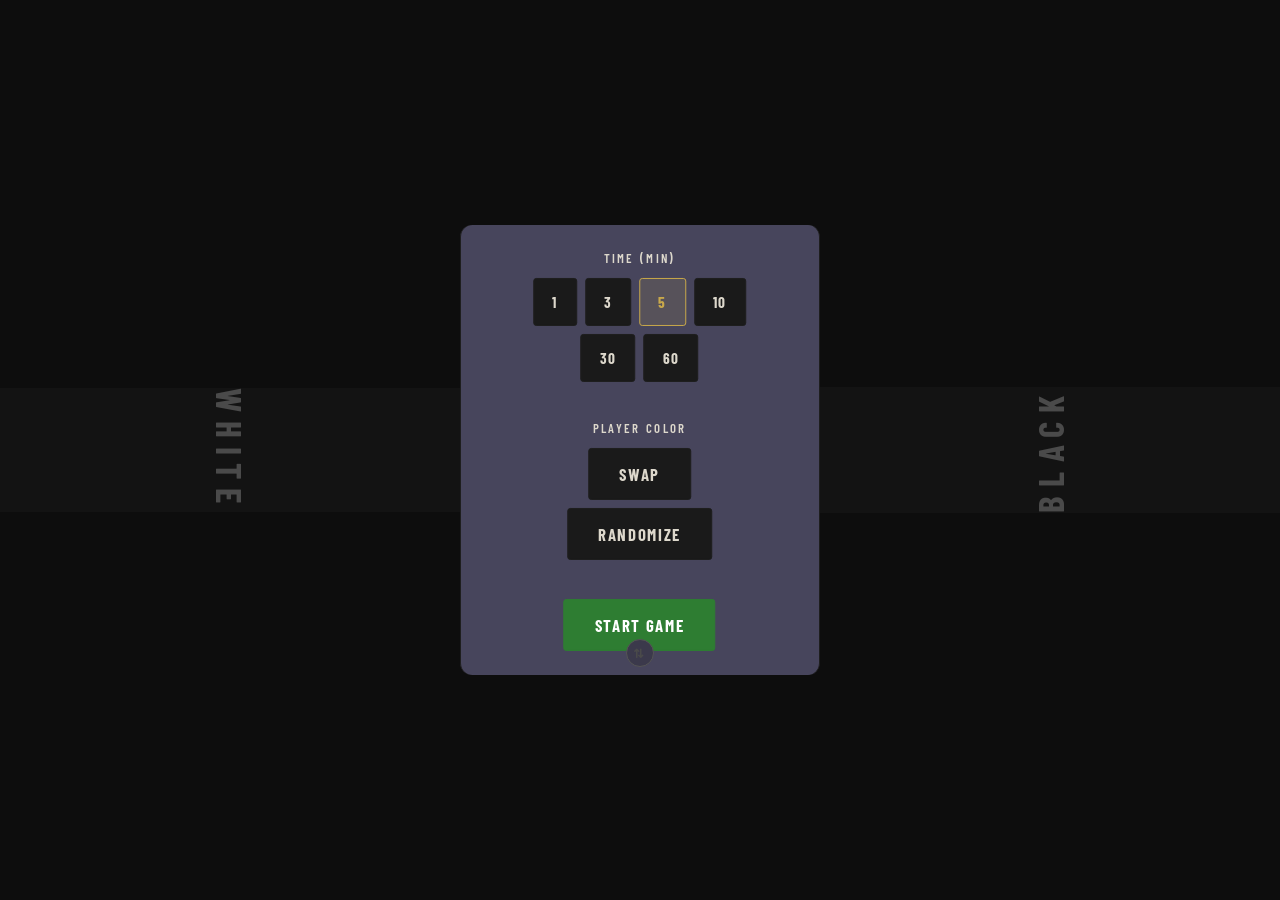
==== commit 21f8ee0d: "Clean up start screen HTML structure and CSS - Wrap preset buttons in #preset-buttons.button-contain" ====
--- a/index.html
+++ b/index.html
@@ -23,19 +23,26 @@
     <!-- Middle zone: controls, rotated to face board edge -->
     <div id="start-middle">
       <div id="start-controls" class="board-side-target">
-        <div id="preset-picker">
-          <button class="btn-preset" data-preset="1+0"  onclick="handlePresetSelect('1+0')">1</button>
-          <button class="btn-preset" data-preset="3+0"  onclick="handlePresetSelect('3+0')">3</button>
-          <button class="btn-preset" data-preset="5+0"  onclick="handlePresetSelect('5+0')">5</button>
-          <button class="btn-preset" data-preset="10+0" onclick="handlePresetSelect('10+0')">10</button>
-          <button class="btn-preset" data-preset="30+0" onclick="handlePresetSelect('30+0')">30</button>
-          <button class="btn-preset" data-preset="60+0" onclick="handlePresetSelect('60+0')">60</button>
+        <div id="preset-picker" class="control-block">
+          <div class="section-heading">Time (min)</div>
+          <div id="preset-buttons" class="button-container">
+            <button class="btn-preset" data-preset="1+0"  onclick="handlePresetSelect('1+0')">1</button>
+            <button class="btn-preset" data-preset="3+0"  onclick="handlePresetSelect('3+0')">3</button>
+            <button class="btn-preset" data-preset="5+0"  onclick="handlePresetSelect('5+0')">5</button>
+            <button class="btn-preset" data-preset="10+0" onclick="handlePresetSelect('10+0')">10</button>
+            <button class="btn-preset" data-preset="30+0" onclick="handlePresetSelect('30+0')">30</button>
+            <button class="btn-preset" data-preset="60+0" onclick="handlePresetSelect('60+0')">60</button>
+          </div>
+          
         </div>
-        <div id="color-assignment">
-          <button class="btn-action" id="btn-swap"      onclick="handleSwap()">Swap</button>
-          <button class="btn-action" id="btn-randomize" onclick="handleRandomize()">Randomize</button>
+        <div id="color-assignment" class="control-block">
+          <div class="section-heading">Player Color</div>
+          <div id="color-buttons" class="button-container">
+            <button class="btn-action" id="btn-swap"      onclick="handleSwap()">Swap</button>
+            <button class="btn-action" id="btn-randomize" onclick="handleRandomize()">Randomize</button>
+          </div>
         </div>
-        <button class="btn-action primary" id="btn-start-game" onclick="handleStartGame()">Start</button>
+        <button class="btn-action primary" id="btn-start-game" onclick="handleStartGame()">Start Game</button>
       </div>
       <button class="btn-board-side" id="btn-board-side-start" onclick="handleBoardSideToggle()">⇄</button>
     </div>
--- a/style.css
+++ b/style.css
@@ -65,6 +65,7 @@
 #start-screen {
   display: flex;
   flex-direction: column;
+  align-items: center;
   width: 100%;
   height: 100%;
 }
@@ -94,34 +95,63 @@
 #start-middle {
   flex-shrink: 0;
   position: relative;
-  background: var(--strip);
+  background: var(--ctrl-pill-bg);
   border-top: 1px solid var(--border);
   border-bottom: 1px solid var(--border);
+  border-radius: 12px;
   display: flex;
   align-items: center;
   justify-content: center;
   padding: clamp(10px, 2.5vh, 18px) 48px; /* 48px sides for board-side btn */
   min-height: clamp(100px, 20vh, 140px);
+  max-height: 40vh;
+  width: fit-content;
 }
 
 /* The controls block */
 #start-controls {
   display: flex;
   align-items: center;
-  gap: clamp(8px, 2vw, 16px);
-}
-
-#preset-picker {
-  display: flex;
-  align-items: center;
-  gap: clamp(4px, 1vw, 8px);
-}
-
-#color-assignment {
-  display: flex;
-  align-items: center;
-  gap: clamp(4px, 1vw, 8px);
-}
+  gap: 3vw;
+}
+
+  #start-controls.board-left {
+    transform: rotate(90deg);
+    flex-flow: column nowrap
+  }
+
+  #start-controls.board-right {
+    transform: rotate(270deg);
+    flex-flow: column nowrap
+  }
+
+  #start-controls .control-block {
+    display: flex;
+    flex-direction: column;
+    align-items: center;
+    width: 67%;
+  } 
+
+  #start-controls .section-heading {
+    margin-bottom: 12px;
+    width: 100%;
+    font-size: .8rem;
+    font-weight: 600;
+    letter-spacing: 0.18em;
+    text-transform: uppercase;
+    color: var(--text);
+    text-align: center;
+  }
+
+  #start-controls .button-container {
+    display: flex;
+    align-items: center;
+    gap: clamp(4px, 1vw, 8px);
+    flex-flow: row wrap;
+    justify-content: center;
+  }
+
+
 
 /* ════════════════════════════════════════════════════════════
    CLOCK VIEW
@@ -308,11 +338,16 @@
 #control-pill-wrap {
   position: absolute;
   top: 0;
-  transform: translateY(-50%);
-}
-
-#control-pill-wrap.board-right { right: 16px; }
-#control-pill-wrap.board-left  { left: 16px; }
+}
+
+#control-pill-wrap.board-right { 
+  right: 16px; 
+  transform: translateX(-50%) translateY(-50%) rotate(270deg);
+
+}
+#control-pill-wrap.board-left  { 
+  left: 16px; 
+  transform: translateX(50%) translateY(-50%) rotate(90deg);}
 
 /* The pill itself — matches Figma design */
 #control-pill {
@@ -354,7 +389,7 @@
 }
 
 .ctrl-btn .btn-label {
-  font-size: 8px;
+  font-size: 10px;
   font-weight: 600;
   letter-spacing: 0.08em;
   text-transform: uppercase;
@@ -396,6 +431,13 @@
 }
 .btn-action.primary:hover { background: #d4b454; }
 
+#btn-start-game {
+  background: #2e7d32;
+  color: #fff;
+  border-color: #2e7d32;
+}
+#btn-start-game:hover { background: #388e3c; border-color: #388e3c; }
+
 .btn-preset {
   font-size: clamp(0.72rem, 1.9vw, 0.95rem);
   padding: clamp(6px, 1.5vh, 10px) clamp(8px, 2vw, 14px);
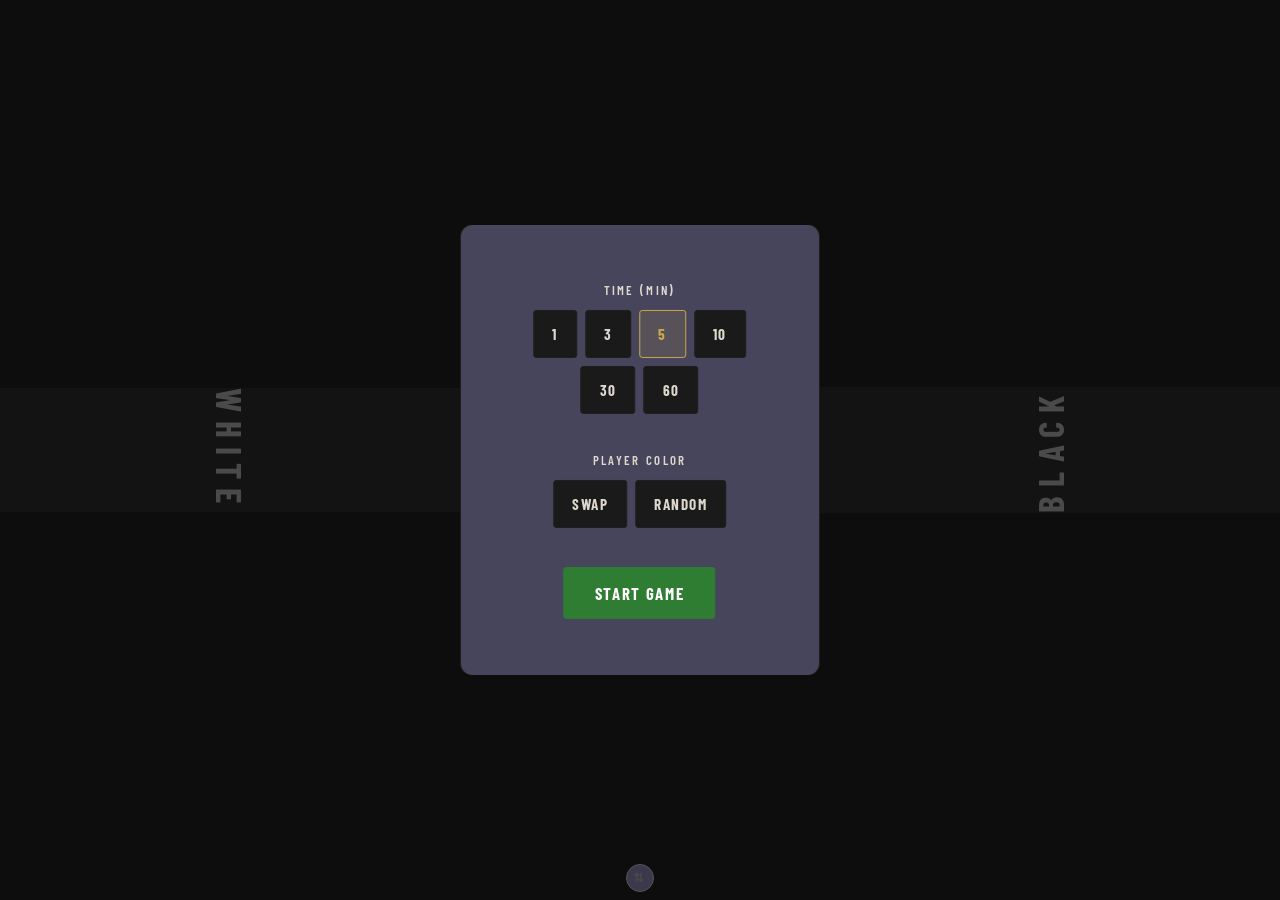
==== commit 7a3d10bf: "Style tweaks: heading color, green Start Game button, larger board-side toggle Co-Authored-By: Claud" ====
--- a/index.html
+++ b/index.html
@@ -38,8 +38,8 @@
         <div id="color-assignment" class="control-block">
           <div class="section-heading">Player Color</div>
           <div id="color-buttons" class="button-container">
-            <button class="btn-action" id="btn-swap"      onclick="handleSwap()">Swap</button>
-            <button class="btn-action" id="btn-randomize" onclick="handleRandomize()">Randomize</button>
+            <button class="btn-preset" id="btn-swap"      onclick="handleSwap()">Swap</button>
+            <button class="btn-preset" id="btn-randomize" onclick="handleRandomize()">Random</button>
           </div>
         </div>
         <button class="btn-action primary" id="btn-start-game" onclick="handleStartGame()">Start Game</button>
--- a/style.css
+++ b/style.css
@@ -94,7 +94,7 @@
 /* Middle zone — contains controls + board-side toggle */
 #start-middle {
   flex-shrink: 0;
-  position: relative;
+  /* position: relative; */
   background: var(--ctrl-pill-bg);
   border-top: 1px solid var(--border);
   border-bottom: 1px solid var(--border);
